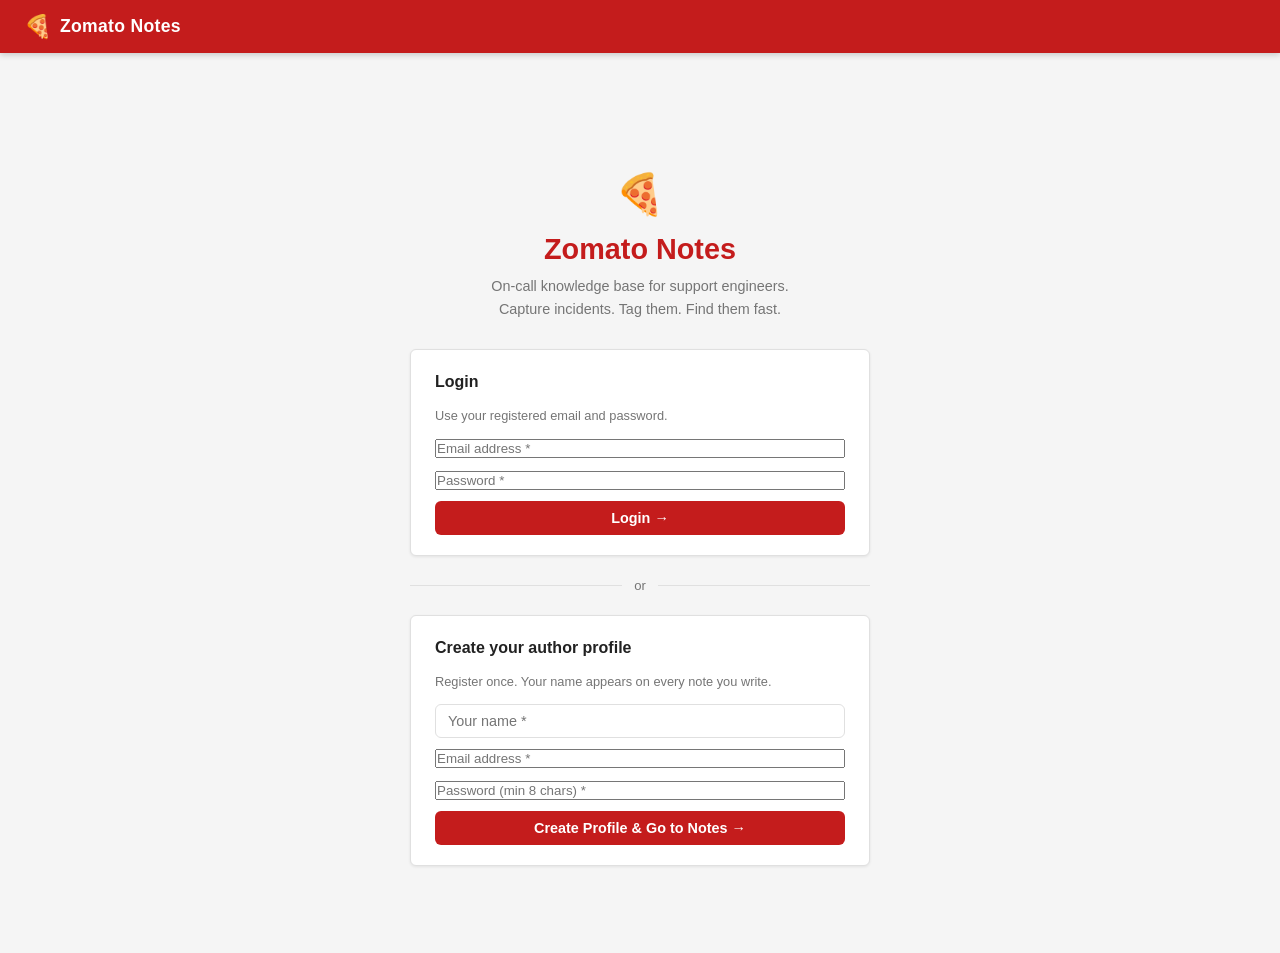
==== frontend/index.html @ f7aed34f "feat: add POST /login endpoint + login form on home page Backend: - POST /login accepts {email, pass" ====
<!DOCTYPE html>
<html lang="en">
<head>
  <meta charset="UTF-8" />
  <meta name="viewport" content="width=device-width, initial-scale=1" />
  <title>Zomato Notes</title>
  <link rel="stylesheet" href="style.css" />
</head>
<body>

  <!-- ================================================================
       NAV — sticky, always visible
  ================================================================ -->
  <nav id="main-nav">
    <div class="nav-brand">
      <span class="nav-logo">🍕</span>
      <span class="nav-title">Zomato Notes</span>
    </div>
    <div class="nav-actions" id="nav-app-actions" style="display:none;">
      <span id="nav-user-label" class="nav-user-label"></span>
      <button id="btn-all-notes" class="toggle-btn active">All Notes</button>
      <button id="btn-my-notes"  class="toggle-btn">My Notes</button>
      <button id="btn-export"    class="toggle-btn">Export ↓</button>
      <button id="btn-logout"    class="logout-btn">Logout</button>
    </div>
  </nav>

  <!-- Offline banner -->
  <div id="offline-banner" class="hidden">
    ⚠ Showing cached data — backend unreachable. Some features may be unavailable.
  </div>

  <!-- ================================================================
       HOME VIEW — shown on first load / after logout
  ================================================================ -->
  <div id="home-view">
    <div class="home-container">

      <!-- Branding -->
      <div class="home-hero">
        <span class="home-logo">🍕</span>
        <h1 class="home-title">Zomato Notes</h1>
        <p class="home-subtitle">On-call knowledge base for support engineers.<br/>Capture incidents. Tag them. Find them fast.</p>
      </div>

      <!-- Login as existing author -->
      <div class="home-card" id="home-select-card">
        <h2 class="home-card-title">Login</h2>
        <p class="home-card-hint">Use your registered email and password.</p>
        <form id="home-login-form" novalidate>
          <div class="home-form-row">
            <input id="home-login-email"    type="email"    placeholder="Email address *" autocomplete="email" />
          </div>
          <div class="home-form-row">
            <input id="home-login-password" type="password" placeholder="Password *" autocomplete="current-password" />
          </div>
          <p id="home-login-error" class="error-msg hidden"></p>
          <button type="submit" id="btn-home-login" class="btn-primary" style="width:100%">
            Login →
          </button>
        </form>
      </div>

      <!-- Divider -->
      <div class="home-divider">
        <span>or</span>
      </div>

      <!-- Register new author -->
      <div class="home-card">
        <h2 class="home-card-title">Create your author profile</h2>
        <p class="home-card-hint">Register once. Your name appears on every note you write.</p>
        <form id="home-register-form" novalidate>
          <div class="home-form-row">
            <input id="home-reg-name"     type="text"     placeholder="Your name *" autocomplete="off" />
          </div>
          <div class="home-form-row">
            <input id="home-reg-email"    type="email"    placeholder="Email address *" />
          </div>
          <div class="home-form-row">
            <input id="home-reg-password" type="password" placeholder="Password (min 8 chars) *" />
          </div>
          <p id="home-register-error" class="error-msg hidden"></p>
          <button type="submit" id="btn-home-register" class="btn-primary" style="width:100%">
            Create Profile &amp; Go to Notes →
          </button>
        </form>
      </div>

    </div>
  </div>

  <!-- ================================================================
       APP VIEW — shown after author is selected/created
  ================================================================ -->
  <div id="app-view" style="display:none;">

    <div class="layout">

      <!-- SIDEBAR -->
      <aside id="tag-sidebar">

        <div class="sidebar-section">
          <h3 class="sidebar-heading">Filter by Tag</h3>
          <div id="tag-filters"></div>
        </div>

        <div class="sidebar-section">
          <h3 class="sidebar-heading">Quick Jump</h3>
          <div id="quick-tag-jump"></div>
          <div id="quick-find-result"></div>
        </div>

        <div class="sidebar-section">
          <h3 class="sidebar-heading">Browse Tags</h3>
          <div id="category-tree"></div>
        </div>

        <div class="sidebar-section">
          <h3 class="sidebar-heading">All Authors</h3>
          <div id="user-list"></div>
        </div>

      </aside>

      <!-- MAIN CONTENT -->
      <main>

        <!-- Add Note Form -->
        <section id="add-note-section">
          <h2 class="section-title">Add Note</h2>
          <form id="add-note-form" novalidate>
            <div class="form-row">
              <label for="input-title">Title <span class="required">*</span></label>
              <input id="input-title" type="text" placeholder="e.g. Payments API down" autocomplete="off" />
            </div>
            <div class="form-row">
              <label for="input-content">Content <span class="required">*</span></label>
              <textarea id="input-content" rows="3" placeholder="Describe the incident or note…"></textarea>
            </div>
            <div class="form-row form-row-inline">
              <div class="form-col">
                <label for="input-tag">Tag</label>
                <input id="input-tag" type="text" placeholder="e.g. work" />
              </div>
              <div class="form-col">
                <label for="input-severity">Severity</label>
                <select id="input-severity">
                  <option value="">None</option>
                  <option value="P0">P0 — Critical</option>
                  <option value="P1">P1 — High</option>
                  <option value="P2">P2 — Medium</option>
                  <option value="P3">P3 — Low</option>
                </select>
              </div>
            </div>
            <p id="form-error" class="error-msg hidden"></p>
            <button type="submit" class="btn-primary">Add Note</button>
          </form>
        </section>

        <!-- Search Bar -->
        <section id="search-section">
          <div id="search-bar">
            <input id="search-input" type="text" placeholder="Search notes by title or tag…" />
          </div>
        </section>

        <!-- Phase 3: Ranking Controls -->
        <section id="ranking-section">
          <h2 class="section-title">Ranked Search</h2>
          <div class="ranking-row">
            <input id="keyword-input" type="text" placeholder="Keyword search (e.g. apple)…" />
            <button id="btn-sort-relevance" class="btn-secondary">Sort by Relevance</button>
            <button id="btn-sort-date"      class="btn-secondary">Sort by Date</button>
          </div>
          <div class="ranking-row" style="margin-top:0.75rem;">
            <input id="lookup-input" type="text" placeholder="Jump to exact title…" />
            <button id="btn-lookup-iterative" class="btn-secondary">Lookup (Iterative)</button>
            <button id="btn-lookup-recursive" class="btn-secondary">Lookup (Recursive)</button>
          </div>
          <div id="lookup-result"></div>
          <div class="ranking-row" style="margin-top:0.75rem; align-items:center;">
            <span class="ranking-label">Quick jump:</span>
            <div id="quick-tag-jump-ranking"></div>
          </div>
          <div id="quick-find-result-ranking"></div>
          <div id="ranked-results"></div>
        </section>

        <!-- Phase 4: Smart Search -->
        <section id="smart-search-section">
          <h2 class="section-title">🧠 Smart Search <span class="ai-badge">AI</span></h2>
          <p class="section-hint">Finds notes by meaning, not keywords. Powered by local embeddings.</p>
          <div class="smart-search-bar">
            <input id="smart-search-input" type="text"
                   placeholder="e.g. leg day exercise plan, dinner ideas with vegetables…" />
            <button id="btn-smart-search" class="btn-primary">Search</button>
          </div>
          <div id="smart-search-results"></div>
        </section>

        <!-- Notes List -->
        <section id="notes-section">
          <div class="notes-header">
            <h2 class="section-title">Notes</h2>
            <span id="notes-count" class="notes-count"></span>
          </div>
          <p id="loading-msg">Loading notes…</p>
          <p id="error-msg" class="error-msg hidden"></p>
          <div id="notes-list"></div>
        </section>

      </main>
    </div>

    <footer>
      <p>Zomato Notes — On-Call Knowledge Base</p>
    </footer>

  </div><!-- end #app-view -->

  <!-- Bulk Tag Toolbar -->
  <div id="bulk-toolbar" class="hidden">
    <span id="selected-count">0 selected</span>
    <input id="bulk-tag-input" type="text" placeholder="New tag for selected…" />
    <button id="btn-bulk-apply" class="btn-primary">Apply Tag</button>
    <button id="btn-bulk-cancel" class="btn-secondary">Cancel</button>
  </div>

  <!-- Similar Notes Sidebar -->
  <aside id="similar-notes-panel" class="hidden">
    <div class="similar-panel-header">
      <h4>Similar Notes</h4>
      <button id="close-similar" class="close-btn">✕</button>
    </div>
    <div id="similar-notes-list"></div>
  </aside>

  <script src="script.js"></script>
</body>
</html>
---- frontend/style.css ----
/* ============================================================
   CSS RESET & VARIABLES
   ============================================================ */
*, *::before, *::after { box-sizing: border-box; margin: 0; padding: 0; }

:root {
  --red:        #c41c1c;
  --red-dark:   #a51515;
  --red-light:  #fdecea;
  --blue:       #3949ab;
  --blue-light: #e8eaf6;
  --yellow:     #fff3cd;
  --yellow-border: #ffc107;
  --green:      #d4edda;
  --bg:         #f5f5f5;
  --surface:    #ffffff;
  --border:     #e0e0e0;
  --text:       #212121;
  --text-muted: #757575;
  --radius:     6px;
  --shadow:     0 1px 3px rgba(0,0,0,0.08);
  --transition: 0.15s ease;
}

body {
  font-family: -apple-system, BlinkMacSystemFont, "Segoe UI", Roboto, sans-serif;
  background: var(--bg);
  color: var(--text);
  font-size: 15px;
  line-height: 1.5;
}

/* ============================================================
   NAV — sticky, Zomato red
   ============================================================ */
#main-nav {
  position: sticky;
  top: 0;
  z-index: 100;
  background: var(--red);
  color: #fff;
  display: flex;
  align-items: center;
  justify-content: space-between;
  padding: 0.6rem 1.5rem;
  box-shadow: 0 2px 6px rgba(0,0,0,0.18);
}

.nav-brand        { display: flex; align-items: center; gap: 0.5rem; }
.nav-logo         { font-size: 1.4rem; }
.nav-title        { font-size: 1.1rem; font-weight: 700; letter-spacing: 0.3px; }
.nav-subtitle     { font-size: 0.75rem; opacity: 0.75; margin-left: 0.25rem; }
.nav-actions      { display: flex; align-items: center; gap: 0.5rem; }

/* ============================================================
   OFFLINE BANNER
   ============================================================ */
#offline-banner {
  background: var(--yellow);
  color: #856404;
  border-bottom: 1px solid var(--yellow-border);
  padding: 0.5rem 1.5rem;
  font-size: 0.85rem;
  text-align: center;
}

/* ============================================================
   LAYOUT — two-column grid
   ============================================================ */
.layout {
  display: grid;
  grid-template-columns: 220px 1fr;
  gap: 1.5rem;
  padding: 1.5rem;
  max-width: 1200px;
  margin: 0 auto;
}

/* ============================================================
   SIDEBAR
   ============================================================ */
#tag-sidebar {
  display: flex;
  flex-direction: column;
  gap: 1.25rem;
}

.sidebar-section {
  background: var(--surface);
  border: 1px solid var(--border);
  border-radius: var(--radius);
  padding: 0.875rem;
  box-shadow: var(--shadow);
}

.sidebar-heading {
  font-size: 0.75rem;
  font-weight: 700;
  text-transform: uppercase;
  letter-spacing: 0.6px;
  color: var(--text-muted);
  margin-bottom: 0.6rem;
}

/* ============================================================
   TAG CHIPS
   ============================================================ */
#tag-filters,
#quick-tag-jump { display: flex; flex-wrap: wrap; gap: 0.35rem; }

.tag-chip {
  display: inline-block;
  padding: 0.2rem 0.65rem;
  border-radius: 999px;
  background: var(--bg);
  border: 1px solid var(--border);
  cursor: pointer;
  font-size: 0.78rem;
  color: var(--text);
  transition: background var(--transition), color var(--transition);
  white-space: nowrap;
}
.tag-chip:hover         { background: #e0e0e0; }
.tag-chip.active        { background: var(--red); color: #fff; border-color: var(--red); }

/* ============================================================
   TOGGLE BUTTONS (All Notes / My Notes)
   ============================================================ */
.toggle-btn {
  padding: 0.3rem 0.85rem;
  border: 1px solid rgba(255,255,255,0.5);
  background: transparent;
  color: #fff;
  border-radius: var(--radius);
  cursor: pointer;
  font-size: 0.82rem;
  transition: background var(--transition);
}
.toggle-btn:hover  { background: rgba(255,255,255,0.15); }
.toggle-btn.active { background: rgba(255,255,255,0.25); font-weight: 600; }

/* ============================================================
   EXPORT BUTTON
   ============================================================ */
#btn-export {
  padding: 0.3rem 0.85rem;
  background: rgba(255,255,255,0.15);
  border: 1px solid rgba(255,255,255,0.4);
  color: #fff;
  border-radius: var(--radius);
  cursor: pointer;
  font-size: 0.82rem;
  transition: background var(--transition);
}
#btn-export:hover { background: rgba(255,255,255,0.28); }

/* ============================================================
   CATEGORY TREE (P3)
   ============================================================ */
#category-tree ul { list-style: none; padding-left: 0; }
#category-tree ul ul { padding-left: 1rem; }
.tree-label {
  cursor: pointer;
  user-select: none;
  padding: 0.2rem 0.4rem;
  display: block;
  border-radius: 4px;
  font-size: 0.82rem;
  color: var(--text);
}
.tree-label:hover { background: var(--bg); }
.tree-children    { padding-left: 1rem; }

/* ============================================================
   MAIN CONTENT
   ============================================================ */
main { display: flex; flex-direction: column; gap: 1.25rem; }

.section-title {
  font-size: 1rem;
  font-weight: 700;
  color: var(--text);
  margin-bottom: 0.75rem;
}

/* ============================================================
   ADD NOTE FORM
   ============================================================ */
#add-note-section {
  background: var(--surface);
  border: 1px solid var(--border);
  border-radius: var(--radius);
  padding: 1rem 1.25rem;
  box-shadow: var(--shadow);
}

.form-row        { display: flex; flex-direction: column; gap: 0.3rem; margin-bottom: 0.75rem; }
.form-row label  { font-size: 0.82rem; font-weight: 600; color: var(--text-muted); }
.required        { color: var(--red); }

.form-row-inline { flex-direction: row; gap: 1rem; }
.form-col        { flex: 1; display: flex; flex-direction: column; gap: 0.3rem; }
.form-col label  { font-size: 0.82rem; font-weight: 600; color: var(--text-muted); }

input[type="text"],
input[type="number"],
textarea {
  padding: 0.5rem 0.75rem;
  border: 1px solid var(--border);
  border-radius: var(--radius);
  font-size: 0.9rem;
  font-family: inherit;
  color: var(--text);
  background: var(--surface);
  transition: border-color var(--transition);
  width: 100%;
}
input:focus, textarea:focus {
  outline: none;
  border-color: var(--red);
  box-shadow: 0 0 0 2px rgba(196,28,28,0.12);
}
textarea { resize: vertical; }

.btn-primary {
  background: var(--red);
  color: #fff;
  border: none;
  border-radius: var(--radius);
  padding: 0.55rem 1.25rem;
  font-size: 0.9rem;
  font-weight: 600;
  cursor: pointer;
  transition: background var(--transition);
}
.btn-primary:hover { background: var(--red-dark); }

/* ============================================================
   SEARCH BAR
   ============================================================ */
#search-section { background: var(--surface); border: 1px solid var(--border); border-radius: var(--radius); padding: 0.75rem 1rem; box-shadow: var(--shadow); }
#search-input   { font-size: 0.92rem; }

/* ============================================================
   NOTES LIST
   ============================================================ */
#notes-section {
  background: var(--surface);
  border: 1px solid var(--border);
  border-radius: var(--radius);
  padding: 1rem 1.25rem;
  box-shadow: var(--shadow);
}

.notes-header   { display: flex; align-items: baseline; gap: 0.75rem; margin-bottom: 0.75rem; }
.notes-count    { font-size: 0.78rem; color: var(--text-muted); }

#loading-msg    { text-align: center; color: var(--text-muted); padding: 2rem; }

/* ============================================================
   NOTE CARD — box model: content / padding / border / margin
   ============================================================ */
.note-card {
  padding: 0.875rem 1rem;          /* inner breathing room */
  border: 1px solid var(--border); /* border layer */
  margin: 0.6rem 0;                /* outer spacing */
  border-radius: var(--radius);
  background: var(--surface);
  box-shadow: var(--shadow);
  transition: box-shadow var(--transition), border-color var(--transition);
  position: relative;
  cursor: pointer;
}
.note-card:hover         { box-shadow: 0 3px 8px rgba(0,0,0,0.1); border-color: #bdbdbd; }
.note-card.optimistic    { opacity: 0.55; border-style: dashed; }
.note-card.highlight     { border: 2px solid var(--red); box-shadow: 0 0 0 3px rgba(196,28,28,0.12); }

.note-title              { font-size: 0.95rem; font-weight: 700; margin-bottom: 0.25rem; }
.note-subtitle           { font-size: 0.78rem; color: var(--text-muted); font-style: italic; margin-bottom: 0.3rem; }
.note-content            { font-size: 0.875rem; color: #424242; margin-bottom: 0.5rem; line-height: 1.55; }

/* descendant selector: meta row inside note card */
.note-card .note-meta    { display: flex; flex-wrap: wrap; gap: 0.5rem; align-items: center; font-size: 0.75rem; color: var(--text-muted); }
.note-tag                { background: var(--bg); border: 1px solid var(--border); border-radius: 999px; padding: 0.1rem 0.5rem; font-size: 0.72rem; }
.note-time               { cursor: help; }
.note-owner              { margin-left: auto; }

.delete-btn {
  position: absolute;
  top: 0.6rem; right: 0.75rem;
  background: none;
  border: none;
  color: var(--text-muted);
  cursor: pointer;
  font-size: 1rem;
  line-height: 1;
  padding: 0.2rem 0.35rem;
  border-radius: 4px;
  transition: color var(--transition), background var(--transition);
}
.delete-btn:hover { color: var(--red); background: var(--red-light); }

/* ============================================================
   AI SUGGESTION PANEL (Phase 4 — rendered when ai_suggestion present)
   ============================================================ */
.ai-panel {
  background: var(--blue-light);
  border: 1px solid #c5cae9;
  border-radius: 4px;
  padding: 0.5rem 0.75rem;
  margin-top: 0.6rem;
  font-size: 0.82rem;
}
.ai-label    { font-weight: 700; color: var(--blue); margin-bottom: 0.2rem; }
.ai-tags     { background: #dce0f5; border-radius: 3px; padding: 0.1rem 0.4rem; font-size: 0.72rem; color: var(--blue); }
.ai-summary  { color: #555; margin: 0.35rem 0; font-style: italic; }
.btn-apply-tag {
  background: var(--blue); color: #fff;
  border: none; border-radius: 4px;
  padding: 0.2rem 0.55rem;
  font-size: 0.75rem; cursor: pointer;
  margin-top: 0.25rem;
  transition: background var(--transition);
}
.btn-apply-tag:hover { background: #283593; }

/* ============================================================
   QUICK FIND RESULT
   ============================================================ */
#quick-find-result .note-card { font-size: 0.82rem; margin-top: 0.5rem; }

/* ============================================================
   ERROR / STATE MESSAGES
   ============================================================ */
.error-msg { color: var(--red); font-size: 0.82rem; margin-top: 0.3rem; }
.hidden    { display: none !important; }

/* ============================================================
   FOOTER
   ============================================================ */
footer {
  text-align: center;
  padding: 1.5rem;
  font-size: 0.78rem;
  color: var(--text-muted);
  border-top: 1px solid var(--border);
  margin-top: 1rem;
}

/* ============================================================
   RESPONSIVE — single column on narrow viewports
   ============================================================ */
@media (max-width: 600px) {
  .layout {
    grid-template-columns: 1fr;
  }
  #tag-sidebar { order: 2; }
  main         { order: 1; }
  .form-row-inline { flex-direction: column; }
  .nav-subtitle { display: none; }
}

/* ============================================================
   PHASE 3 — RANKING CONTROLS
   ============================================================ */
#ranking-section {
  background: var(--surface);
  border: 1px solid var(--border);
  border-radius: var(--radius);
  padding: 1rem 1.25rem;
  box-shadow: var(--shadow);
}

.ranking-row {
  display: flex;
  flex-wrap: wrap;
  gap: 0.5rem;
  align-items: center;
}

.ranking-label {
  font-size: 0.82rem;
  font-weight: 600;
  color: var(--text-muted);
  white-space: nowrap;
}

.btn-secondary {
  background: var(--bg);
  color: var(--text);
  border: 1px solid var(--border);
  border-radius: var(--radius);
  padding: 0.42rem 0.85rem;
  font-size: 0.82rem;
  cursor: pointer;
  white-space: nowrap;
  transition: background var(--transition), border-color var(--transition);
}
.btn-secondary:hover { background: #e0e0e0; border-color: #bdbdbd; }
.btn-secondary.active { background: var(--red); color: #fff; border-color: var(--red); }

#ranked-results   { margin-top: 0.75rem; }
#lookup-result    { margin-top: 0.5rem; }
#quick-find-result-ranking { margin-top: 0.5rem; }

.ranked-note-card {
  padding: 0.75rem 1rem;
  border: 1px solid var(--border);
  border-radius: var(--radius);
  margin: 0.4rem 0;
  background: #fafafa;
  font-size: 0.875rem;
}
.ranked-score {
  float: right;
  background: var(--green);
  color: #155724;
  border-radius: 3px;
  padding: 0.1rem 0.4rem;
  font-size: 0.72rem;
  font-weight: bold;
}

/* ============================================================
   PHASE 4 — SMART SEARCH (AI)
   Visually distinct from Phase 3 ranking controls
   ============================================================ */
#smart-search-section {
  background: #f0f4ff;
  border: 1px solid #c5cae9;
  border-radius: var(--radius);
  padding: 1rem 1.25rem;
  box-shadow: var(--shadow);
}

#smart-search-section .section-title { color: var(--blue); }

.ai-badge {
  display: inline-block;
  background: var(--blue);
  color: #fff;
  border-radius: 3px;
  padding: 0.05rem 0.4rem;
  font-size: 0.68rem;
  font-weight: 700;
  letter-spacing: 0.5px;
  vertical-align: middle;
  margin-left: 0.35rem;
}

.section-hint {
  font-size: 0.8rem;
  color: var(--text-muted);
  margin-bottom: 0.75rem;
}

.smart-search-bar {
  display: flex;
  gap: 0.5rem;
  align-items: center;
}
.smart-search-bar input { flex: 1; }

#smart-search-results { margin-top: 0.75rem; }

.smart-result-card {
  background: var(--surface);
  border: 1px solid #c5cae9;
  border-radius: var(--radius);
  padding: 0.75rem 1rem;
  margin: 0.4rem 0;
  font-size: 0.875rem;
  position: relative;
}
.smart-result-card strong { display: block; margin-bottom: 0.2rem; font-size: 0.92rem; }
.smart-result-card p      { color: #424242; line-height: 1.5; margin-bottom: 0.35rem; }
.smart-result-card small  { color: var(--text-muted); }

.similarity-badge {
  position: absolute;
  top: 0.6rem; right: 0.75rem;
  background: #e8f5e9;
  color: #2e7d32;
  border-radius: 3px;
  padding: 0.1rem 0.4rem;
  font-size: 0.72rem;
  font-weight: 700;
}

/* AI suggestion panel on note cards */
.ai-panel    { background: var(--blue-light); border: 1px solid #c5cae9; border-radius: 4px;
               padding: 0.5rem 0.75rem; margin-top: 0.6rem; font-size: 0.82rem; }
.ai-label    { font-weight: 700; color: var(--blue); margin-bottom: 0.2rem; }
.ai-tags     { background: #dce0f5; border-radius: 3px; padding: 0.1rem 0.4rem;
               font-size: 0.72rem; color: var(--blue); }
.ai-summary  { color: #555; margin: 0.35rem 0; font-style: italic; }
.btn-apply-tag {
  background: var(--blue); color: #fff; border: none; border-radius: 4px;
  padding: 0.2rem 0.55rem; font-size: 0.75rem; cursor: pointer; margin-top: 0.25rem;
  transition: background var(--transition);
}
.btn-apply-tag:hover { background: #283593; }

/* ============================================================
   PHASE 5 P2 — BULK TAG TOOLBAR
   ============================================================ */
#bulk-toolbar {
  position: fixed;
  bottom: 0; left: 0; right: 0;
  background: var(--surface);
  border-top: 2px solid var(--red);
  padding: 0.75rem 1.5rem;
  display: flex;
  align-items: center;
  gap: 0.75rem;
  z-index: 300;
  box-shadow: 0 -2px 8px rgba(0,0,0,0.1);
}
#bulk-toolbar.hidden { display: none; }
#selected-count { font-weight: 600; font-size: 0.85rem; color: var(--text-muted); }
#bulk-tag-input { flex: 1; max-width: 240px; }

.note-select {
  width: 16px; height: 16px;
  margin-right: 0.5rem;
  cursor: pointer;
  accent-color: var(--red);
  flex-shrink: 0;
}

/* ============================================================
   PHASE 5 P2 — SIMILAR NOTES SIDEBAR
   ============================================================ */
#similar-notes-panel {
  position: fixed;
  right: 0; top: 0; bottom: 0;
  width: 320px;
  background: var(--surface);
  border-left: 1px solid var(--border);
  padding: 1rem;
  overflow-y: auto;
  z-index: 200;
  box-shadow: -2px 0 8px rgba(0,0,0,0.1);
}
#similar-notes-panel.hidden { display: none; }

.similar-panel-header {
  display: flex;
  justify-content: space-between;
  align-items: center;
  margin-bottom: 0.75rem;
  border-bottom: 1px solid var(--border);
  padding-bottom: 0.5rem;
}
.similar-panel-header h4 { font-size: 0.95rem; color: var(--text); }

.close-btn {
  background: none; border: none;
  font-size: 1rem; cursor: pointer;
  color: var(--text-muted);
  padding: 0.2rem 0.4rem;
  border-radius: 4px;
}
.close-btn:hover { background: var(--bg); color: var(--red); }

.similar-note-item {
  border-bottom: 1px solid #f0f0f0;
  padding: 0.6rem 0;
  font-size: 0.82rem;
}
.similar-note-item strong { display: block; margin-bottom: 0.2rem; }
.similar-note-item p { color: #555; line-height: 1.4; }
.similarity-score { font-size: 0.72rem; color: var(--text-muted); margin-left: 0.4rem; }

/* ============================================================
   PHASE 5 P2 — SEVERITY BADGES
   ============================================================ */
.severity-badge {
  display: inline-block;
  padding: 0.15rem 0.45rem;
  border-radius: 3px;
  font-size: 0.7rem;
  font-weight: 700;
  margin-left: 0.4rem;
  vertical-align: middle;
}
.severity-p0 { background: #f8d7da; color: #842029; }
.severity-p1 { background: #fff3cd; color: #664d03; }
.severity-p2 { background: #d1ecf1; color: #0c5460; }
.severity-p3 { background: #d4edda; color: #155724; }

select {
  padding: 0.5rem 0.75rem;
  border: 1px solid var(--border);
  border-radius: var(--radius);
  font-size: 0.9rem;
  font-family: inherit;
  background: var(--surface);
  color: var(--text);
  width: 100%;
}
select:focus {
  outline: none;
  border-color: var(--red);
  box-shadow: 0 0 0 2px rgba(196,28,28,0.12);
}

/* ============================================================
   PHASE 5 P2 — TAG MERGE WARNING
   ============================================================ */
.tag-confirm-box {
  background: #fff8e1;
  border: 1px solid var(--yellow-border);
  padding: 0.4rem 0.6rem;
  border-radius: 4px;
  font-size: 0.8rem;
  margin-top: 0.4rem;
}
.btn-use-existing, .btn-use-suggested {
  background: none;
  border: 1px solid var(--border);
  border-radius: 4px;
  padding: 0.15rem 0.5rem;
  font-size: 0.75rem;
  cursor: pointer;
  margin-left: 0.3rem;
}
.btn-use-existing:hover  { background: var(--green); }
.btn-use-suggested:hover { background: var(--red-light); }

/* ============================================================
   AUTHOR / USER MANAGEMENT
   ============================================================ */
.user-item {
  display: flex;
  align-items: center;
  gap: 0.4rem;
  padding: 0.3rem 0;
  font-size: 0.82rem;
  border-bottom: 1px solid var(--border);
}
.user-item:last-child { border-bottom: none; }

.user-dot {
  width: 8px; height: 8px;
  border-radius: 50%;
  background: var(--red);
  flex-shrink: 0;
}

.btn-register {
  display: block;
  width: 100%;
  margin-top: 0.6rem;
  padding: 0.35rem 0.5rem;
  background: none;
  border: 1px dashed var(--border);
  border-radius: var(--radius);
  color: var(--text-muted);
  font-size: 0.8rem;
  cursor: pointer;
  text-align: center;
  transition: border-color var(--transition), color var(--transition);
}
.btn-register:hover { border-color: var(--red); color: var(--red); }

#register-form {
  margin-top: 0.6rem;
  display: flex;
  flex-direction: column;
  gap: 0.4rem;
}
#register-form input {
  font-size: 0.82rem;
  padding: 0.4rem 0.6rem;
}

/* note-owner label */
.note-owner {
  font-size: 0.72rem;
  color: var(--text-muted);
  margin-left: auto;
  font-weight: 500;
}

/* ============================================================
   HOME VIEW
   ============================================================ */
#home-view {
  min-height: 100vh;
  background: var(--bg);
  display: flex;
  align-items: center;
  justify-content: center;
  padding: 2rem 1rem;
}

.home-container {
  width: 100%;
  max-width: 460px;
  display: flex;
  flex-direction: column;
  gap: 1.25rem;
}

.home-hero {
  text-align: center;
  padding: 1.5rem 0 0.5rem;
}
.home-logo    { font-size: 2.5rem; }
.home-title   { font-size: 1.8rem; font-weight: 800; color: var(--red); margin: 0.25rem 0; }
.home-subtitle { font-size: 0.9rem; color: var(--text-muted); line-height: 1.6; }

.home-card {
  background: var(--surface);
  border: 1px solid var(--border);
  border-radius: var(--radius);
  padding: 1.25rem 1.5rem;
  box-shadow: var(--shadow);
}
.home-card-title {
  font-size: 1rem;
  font-weight: 700;
  margin-bottom: 0.75rem;
  color: var(--text);
}
.home-card-hint {
  font-size: 0.8rem;
  color: var(--text-muted);
  margin-bottom: 0.75rem;
}

.home-select-row {
  display: flex;
  gap: 0.5rem;
}
#home-select-row { display: flex; gap: 0.5rem; }
#home-select-row select { flex: 1; }

.home-form-row  { margin-bottom: 0.6rem; }
.home-form-row input { width: 100%; }

.home-loading-msg {
  font-size: 0.82rem;
  color: var(--text-muted);
  padding: 0.4rem 0;
}

.home-divider {
  display: flex;
  align-items: center;
  gap: 0.75rem;
  color: var(--text-muted);
  font-size: 0.82rem;
}
.home-divider::before,
.home-divider::after {
  content: "";
  flex: 1;
  height: 1px;
  background: var(--border);
}

/* Nav user label */
.nav-user-label {
  font-size: 0.82rem;
  color: rgba(255,255,255,0.85);
  margin-right: 0.25rem;
  font-weight: 500;
}

/* Logout button */
.logout-btn {
  padding: 0.3rem 0.85rem;
  background: rgba(255,255,255,0.1);
  border: 1px solid rgba(255,255,255,0.35);
  color: #fff;
  border-radius: var(--radius);
  cursor: pointer;
  font-size: 0.82rem;
  transition: background var(--transition);
}
.logout-btn:hover { background: rgba(255,255,255,0.25); }

@media (max-width: 600px) {
  .home-container { max-width: 100%; }
  #home-select-row { flex-direction: column; }
}
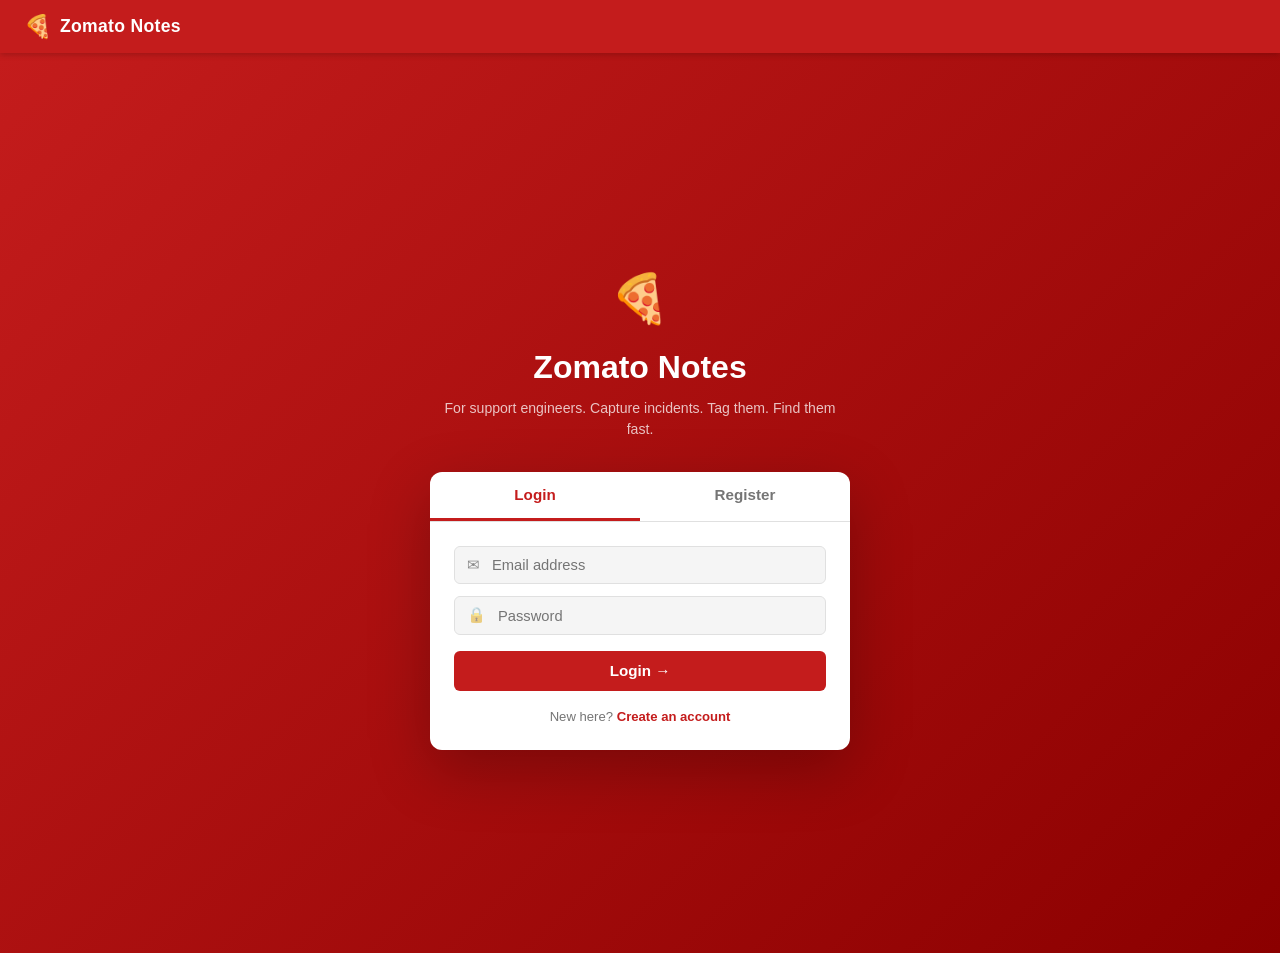
==== commit 42938e1c: "fix: tasks 2-8 — search, auth UI redesign, access control, note popup, similar notes, ranked search " ====
--- a/frontend/index.html
+++ b/frontend/index.html
@@ -40,52 +40,61 @@
       <div class="home-hero">
         <span class="home-logo">🍕</span>
         <h1 class="home-title">Zomato Notes</h1>
-        <p class="home-subtitle">On-call knowledge base for support engineers.<br/>Capture incidents. Tag them. Find them fast.</p>
+        <p class="home-subtitle">For support engineers. Capture incidents. Tag them. Find them fast.</p>
       </div>
 
-      <!-- Login as existing author -->
-      <div class="home-card" id="home-select-card">
-        <h2 class="home-card-title">Login</h2>
-        <p class="home-card-hint">Use your registered email and password.</p>
-        <form id="home-login-form" novalidate>
-          <div class="home-form-row">
-            <input id="home-login-email"    type="email"    placeholder="Email address *" autocomplete="email" />
-          </div>
-          <div class="home-form-row">
-            <input id="home-login-password" type="password" placeholder="Password *" autocomplete="current-password" />
-          </div>
-          <p id="home-login-error" class="error-msg hidden"></p>
-          <button type="submit" id="btn-home-login" class="btn-primary" style="width:100%">
-            Login →
-          </button>
-        </form>
-      </div>
-
-      <!-- Divider -->
-      <div class="home-divider">
-        <span>or</span>
-      </div>
-
-      <!-- Register new author -->
-      <div class="home-card">
-        <h2 class="home-card-title">Create your author profile</h2>
-        <p class="home-card-hint">Register once. Your name appears on every note you write.</p>
-        <form id="home-register-form" novalidate>
-          <div class="home-form-row">
-            <input id="home-reg-name"     type="text"     placeholder="Your name *" autocomplete="off" />
-          </div>
-          <div class="home-form-row">
-            <input id="home-reg-email"    type="email"    placeholder="Email address *" />
-          </div>
-          <div class="home-form-row">
-            <input id="home-reg-password" type="password" placeholder="Password (min 8 chars) *" />
-          </div>
-          <p id="home-register-error" class="error-msg hidden"></p>
-          <button type="submit" id="btn-home-register" class="btn-primary" style="width:100%">
-            Create Profile &amp; Go to Notes →
-          </button>
-        </form>
-      </div>
+      <!-- Single tabbed auth card -->
+      <div class="home-card auth-card">
+
+        <!-- Tab switcher -->
+        <div class="auth-tabs">
+          <button class="auth-tab active" id="tab-login"    data-tab="login">Login</button>
+          <button class="auth-tab"        id="tab-register" data-tab="register">Register</button>
+        </div>
+
+        <!-- Login panel -->
+        <div class="auth-panel" id="panel-login">
+          <form id="home-login-form" novalidate>
+            <div class="auth-field">
+              <span class="auth-icon">✉</span>
+              <input id="home-login-email" type="email" placeholder="Email address" autocomplete="email" />
+            </div>
+            <div class="auth-field">
+              <span class="auth-icon">🔒</span>
+              <input id="home-login-password" type="password" placeholder="Password" autocomplete="current-password" />
+            </div>
+            <p id="home-login-error" class="error-msg hidden"></p>
+            <button type="submit" id="btn-home-login" class="btn-auth">
+              Login &rarr;
+            </button>
+          </form>
+          <p class="auth-switch">New here? <a id="link-to-register" href="#">Create an account</a></p>
+        </div>
+
+        <!-- Register panel -->
+        <div class="auth-panel hidden" id="panel-register">
+          <form id="home-register-form" novalidate>
+            <div class="auth-field">
+              <span class="auth-icon">👤</span>
+              <input id="home-reg-name" type="text" placeholder="Your name" autocomplete="off" />
+            </div>
+            <div class="auth-field">
+              <span class="auth-icon">✉</span>
+              <input id="home-reg-email" type="email" placeholder="Email address" />
+            </div>
+            <div class="auth-field">
+              <span class="auth-icon">🔒</span>
+              <input id="home-reg-password" type="password" placeholder="Password (min 8 chars)" />
+            </div>
+            <p id="home-register-error" class="error-msg hidden"></p>
+            <button type="submit" id="btn-home-register" class="btn-auth">
+              Create Account &rarr;
+            </button>
+          </form>
+          <p class="auth-switch">Already have an account? <a id="link-to-login" href="#">Login</a></p>
+        </div>
+
+      </div><!-- end auth-card -->
 
     </div>
   </div>
@@ -163,6 +172,8 @@
         <section id="search-section">
           <div id="search-bar">
             <input id="search-input" type="text" placeholder="Search notes by title or tag…" />
+            <button id="btn-search" class="btn-primary">Search</button>
+            <button id="btn-search-clear" class="btn-secondary" title="Clear search">✕</button>
           </div>
         </section>
 
@@ -180,11 +191,6 @@
             <button id="btn-lookup-recursive" class="btn-secondary">Lookup (Recursive)</button>
           </div>
           <div id="lookup-result"></div>
-          <div class="ranking-row" style="margin-top:0.75rem; align-items:center;">
-            <span class="ranking-label">Quick jump:</span>
-            <div id="quick-tag-jump-ranking"></div>
-          </div>
-          <div id="quick-find-result-ranking"></div>
           <div id="ranked-results"></div>
         </section>
 
@@ -237,6 +243,35 @@
     <div id="similar-notes-list"></div>
   </aside>
 
+  <!-- Note View Modal -->
+  <div id="note-view-modal" class="modal-overlay hidden">
+    <div class="modal-box note-view-box">
+      <button id="note-view-close" class="close-btn" style="float:right;font-size:1.2rem;">✕</button>
+      <div id="note-view-severity-badge"></div>
+      <h2 id="note-view-title" class="note-view-title"></h2>
+      <div class="note-view-meta">
+        <span id="note-view-tag"    class="note-tag"></span>
+        <span id="note-view-author" class="note-owner"></span>
+        <span id="note-view-time"   class="note-time"></span>
+      </div>
+      <hr style="border:none;border-top:1px solid var(--border);margin:0.75rem 0;" />
+      <p id="note-view-content" class="note-view-content"></p>
+      <div id="note-view-ai" class="ai-panel hidden" style="margin-top:1rem;"></div>
+    </div>
+  </div>
+
+  <!-- Delete Confirmation Modal -->
+  <div id="delete-modal" class="modal-overlay hidden">
+    <div class="modal-box">
+      <p class="modal-msg">Are you sure you want to delete this note?</p>
+      <p class="modal-note-title" id="modal-note-title"></p>
+      <div class="modal-actions">
+        <button id="modal-confirm-delete" class="btn-danger">Delete</button>
+        <button id="modal-cancel-delete"  class="btn-secondary">Cancel</button>
+      </div>
+    </div>
+  </div>
+
   <script src="script.js"></script>
 </body>
 </html>
--- a/frontend/style.css
+++ b/frontend/style.css
@@ -239,7 +239,9 @@
    SEARCH BAR
    ============================================================ */
 #search-section { background: var(--surface); border: 1px solid var(--border); border-radius: var(--radius); padding: 0.75rem 1rem; box-shadow: var(--shadow); }
-#search-input   { font-size: 0.92rem; }
+#search-bar     { display: flex; gap: 0.5rem; align-items: center; }
+#search-input   { flex: 1; font-size: 0.92rem; }
+#btn-search-clear { padding: 0.42rem 0.6rem; font-size: 0.85rem; }
 
 /* ============================================================
    NOTES LIST
@@ -684,11 +686,11 @@
 }
 
 /* ============================================================
-   HOME VIEW
+   HOME VIEW — Auth page
    ============================================================ */
 #home-view {
   min-height: 100vh;
-  background: var(--bg);
+  background: linear-gradient(135deg, #c41c1c 0%, #8b0000 100%);
   display: flex;
   align-items: center;
   justify-content: center;
@@ -697,69 +699,115 @@
 
 .home-container {
   width: 100%;
-  max-width: 460px;
+  max-width: 420px;
   display: flex;
   flex-direction: column;
-  gap: 1.25rem;
+  gap: 1.5rem;
 }
 
 .home-hero {
   text-align: center;
-  padding: 1.5rem 0 0.5rem;
-}
-.home-logo    { font-size: 2.5rem; }
-.home-title   { font-size: 1.8rem; font-weight: 800; color: var(--red); margin: 0.25rem 0; }
-.home-subtitle { font-size: 0.9rem; color: var(--text-muted); line-height: 1.6; }
-
-.home-card {
-  background: var(--surface);
-  border: 1px solid var(--border);
-  border-radius: var(--radius);
-  padding: 1.25rem 1.5rem;
-  box-shadow: var(--shadow);
-}
-.home-card-title {
-  font-size: 1rem;
+  padding: 0.5rem 0;
+}
+.home-logo     { font-size: 3rem; display: block; margin-bottom: 0.5rem; }
+.home-title    { font-size: 2rem; font-weight: 800; color: #fff; margin: 0; }
+.home-subtitle { font-size: 0.88rem; color: rgba(255,255,255,0.75); margin-top: 0.4rem; }
+
+/* Auth card */
+.auth-card {
+  background: var(--surface);
+  border-radius: 12px;
+  box-shadow: 0 20px 60px rgba(0,0,0,0.25);
+  overflow: hidden;
+}
+
+/* Tab switcher */
+.auth-tabs {
+  display: flex;
+  border-bottom: 1px solid var(--border);
+}
+.auth-tab {
+  flex: 1;
+  padding: 0.9rem;
+  background: none;
+  border: none;
+  font-size: 0.95rem;
+  font-weight: 600;
+  color: var(--text-muted);
+  cursor: pointer;
+  transition: color var(--transition), border-bottom var(--transition);
+  border-bottom: 3px solid transparent;
+}
+.auth-tab.active {
+  color: var(--red);
+  border-bottom: 3px solid var(--red);
+}
+.auth-tab:hover:not(.active) { color: var(--text); }
+
+/* Auth panels */
+.auth-panel { padding: 1.5rem; }
+.auth-panel.hidden { display: none; }
+
+/* Input with icon */
+.auth-field {
+  display: flex;
+  align-items: center;
+  background: var(--bg);
+  border: 1px solid var(--border);
+  border-radius: var(--radius);
+  margin-bottom: 0.75rem;
+  transition: border-color var(--transition), box-shadow var(--transition);
+}
+.auth-field:focus-within {
+  border-color: var(--red);
+  box-shadow: 0 0 0 3px rgba(196,28,28,0.1);
+}
+.auth-icon {
+  padding: 0 0.75rem;
+  font-size: 0.95rem;
+  opacity: 0.5;
+}
+.auth-field input {
+  flex: 1;
+  border: none;
+  background: none;
+  padding: 0.65rem 0.75rem 0.65rem 0;
+  font-size: 0.92rem;
+  outline: none;
+}
+.auth-field input:focus { box-shadow: none; border: none; }
+
+/* Auth submit button */
+.btn-auth {
+  width: 100%;
+  padding: 0.7rem;
+  background: var(--red);
+  color: #fff;
+  border: none;
+  border-radius: var(--radius);
+  font-size: 0.95rem;
   font-weight: 700;
-  margin-bottom: 0.75rem;
-  color: var(--text);
-}
-.home-card-hint {
-  font-size: 0.8rem;
-  color: var(--text-muted);
-  margin-bottom: 0.75rem;
-}
-
-.home-select-row {
-  display: flex;
-  gap: 0.5rem;
-}
-#home-select-row { display: flex; gap: 0.5rem; }
-#home-select-row select { flex: 1; }
-
-.home-form-row  { margin-bottom: 0.6rem; }
-.home-form-row input { width: 100%; }
-
-.home-loading-msg {
-  font-size: 0.82rem;
-  color: var(--text-muted);
-  padding: 0.4rem 0;
-}
-
-.home-divider {
-  display: flex;
-  align-items: center;
-  gap: 0.75rem;
-  color: var(--text-muted);
-  font-size: 0.82rem;
-}
-.home-divider::before,
-.home-divider::after {
-  content: "";
-  flex: 1;
-  height: 1px;
-  background: var(--border);
-}
+  cursor: pointer;
+  margin-top: 0.25rem;
+  transition: background var(--transition), transform 0.1s;
+}
+.btn-auth:hover   { background: var(--red-dark); }
+.btn-auth:active  { transform: scale(0.98); }
+.btn-auth:disabled { opacity: 0.6; cursor: not-allowed; }
+
+/* Switch link */
+.auth-switch {
+  text-align: center;
+  font-size: 0.82rem;
+  color: var(--text-muted);
+  margin-top: 1rem;
+}
+.auth-switch a {
+  color: var(--red);
+  text-decoration: none;
+  font-weight: 600;
+}
+.auth-switch a:hover { text-decoration: underline; }
 
 /* Nav user label */
 .nav-user-label {
@@ -786,3 +834,96 @@
   .home-container { max-width: 100%; }
   #home-select-row { flex-direction: column; }
 }
+
+/* ============================================================
+   DELETE CONFIRMATION MODAL
+   ============================================================ */
+.modal-overlay {
+  position: fixed;
+  inset: 0;
+  background: rgba(0,0,0,0.45);
+  z-index: 500;
+  display: flex;
+  align-items: center;
+  justify-content: center;
+  padding: 1rem;
+}
+.modal-overlay.hidden { display: none; }
+
+.modal-box {
+  background: var(--surface);
+  border-radius: var(--radius);
+  padding: 1.5rem 1.75rem;
+  max-width: 380px;
+  width: 100%;
+  box-shadow: 0 8px 32px rgba(0,0,0,0.18);
+  text-align: center;
+}
+
+.modal-msg {
+  font-size: 1rem;
+  font-weight: 600;
+  margin-bottom: 0.4rem;
+  color: var(--text);
+}
+
+.modal-note-title {
+  font-size: 0.85rem;
+  color: var(--text-muted);
+  font-style: italic;
+  margin-bottom: 1.25rem;
+  white-space: nowrap;
+  overflow: hidden;
+  text-overflow: ellipsis;
+}
+
+.modal-actions {
+  display: flex;
+  gap: 0.75rem;
+  justify-content: center;
+}
+
+.btn-danger {
+  background: var(--red);
+  color: #fff;
+  border: none;
+  border-radius: var(--radius);
+  padding: 0.5rem 1.25rem;
+  font-size: 0.9rem;
+  font-weight: 600;
+  cursor: pointer;
+  transition: background var(--transition);
+}
+.btn-danger:hover { background: var(--red-dark); }
+
+/* ============================================================
+   NOTE VIEW MODAL
+   ============================================================ */
+.note-view-box {
+  max-width: 560px;
+  width: 100%;
+  text-align: left;
+  max-height: 85vh;
+  overflow-y: auto;
+}
+.note-view-title {
+  font-size: 1.3rem;
+  font-weight: 700;
+  margin: 0.5rem 0 0.5rem;
+  color: var(--text);
+  clear: both;
+}
+.note-view-meta {
+  display: flex;
+  flex-wrap: wrap;
+  gap: 0.5rem;
+  margin-bottom: 0.5rem;
+  font-size: 0.8rem;
+}
+.note-view-content {
+  font-size: 0.95rem;
+  line-height: 1.7;
+  color: #333;
+  white-space: pre-wrap;
+  word-break: break-word;
+}
